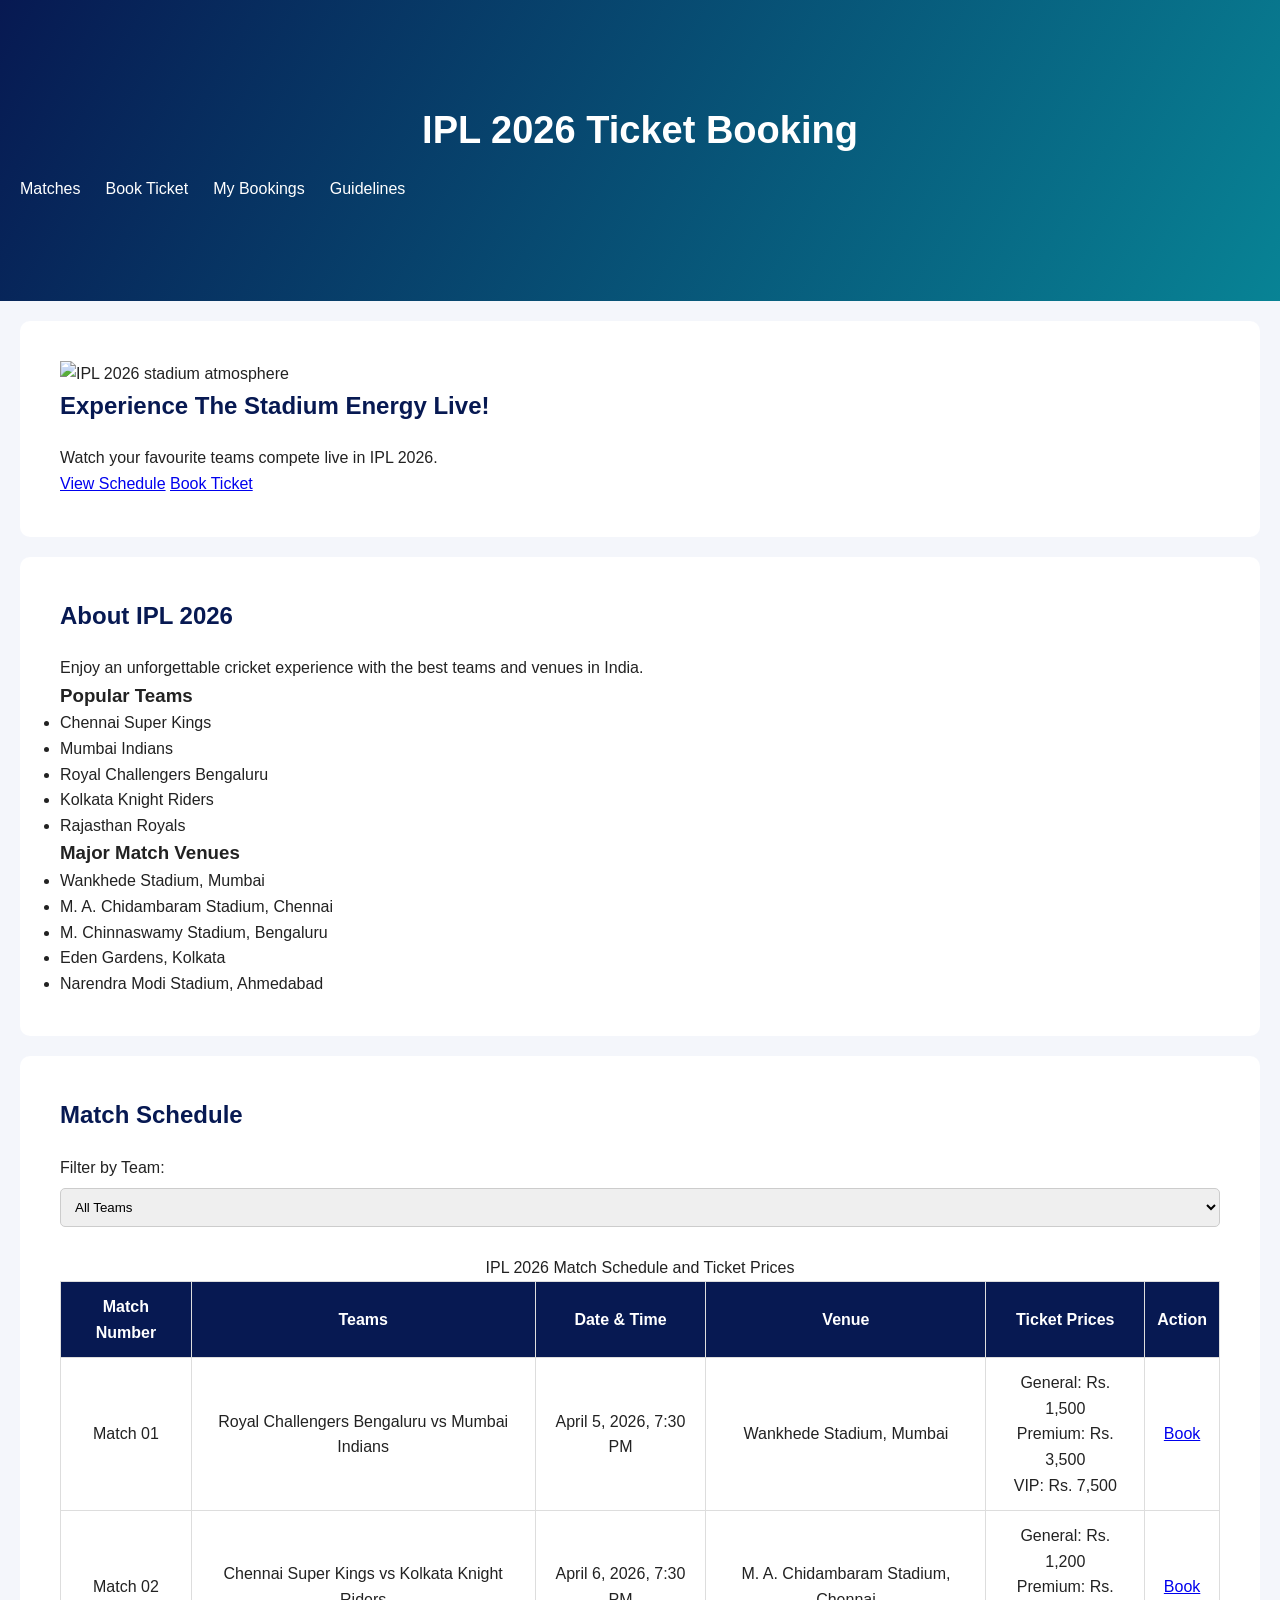
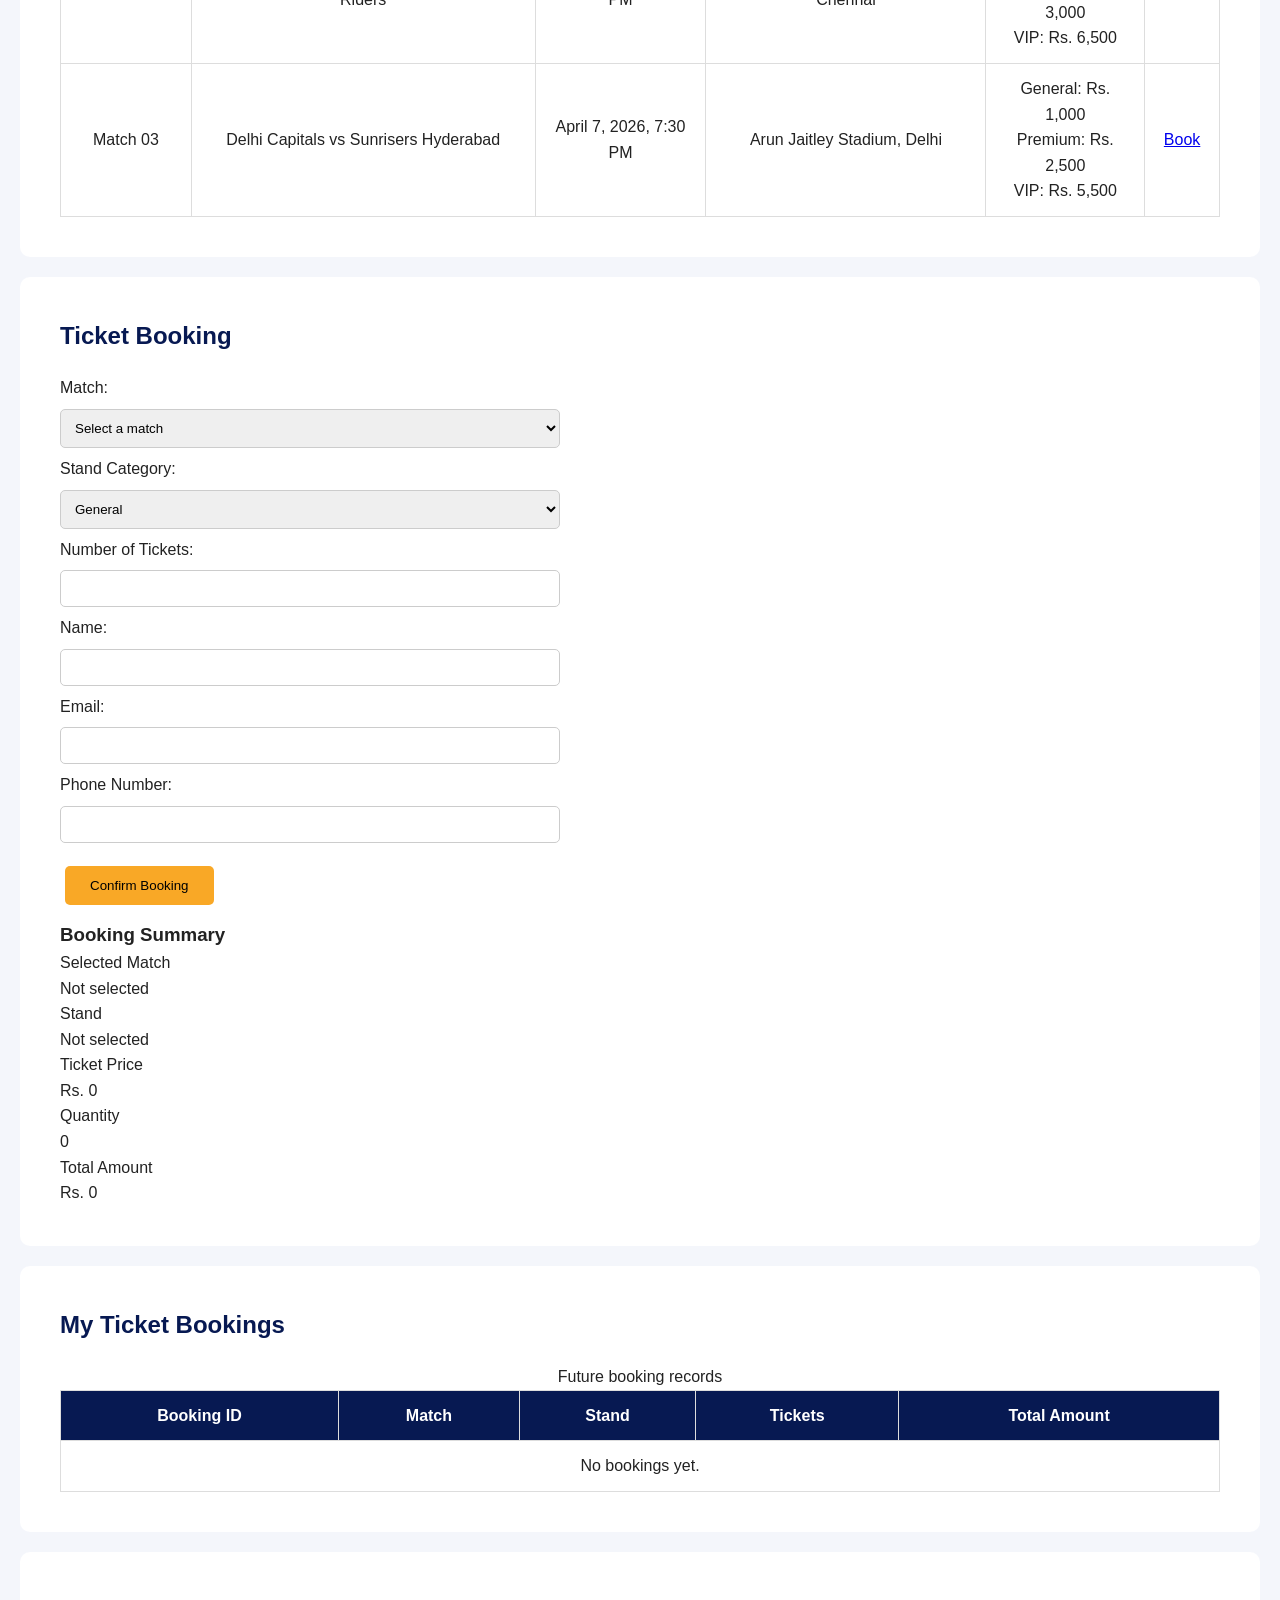
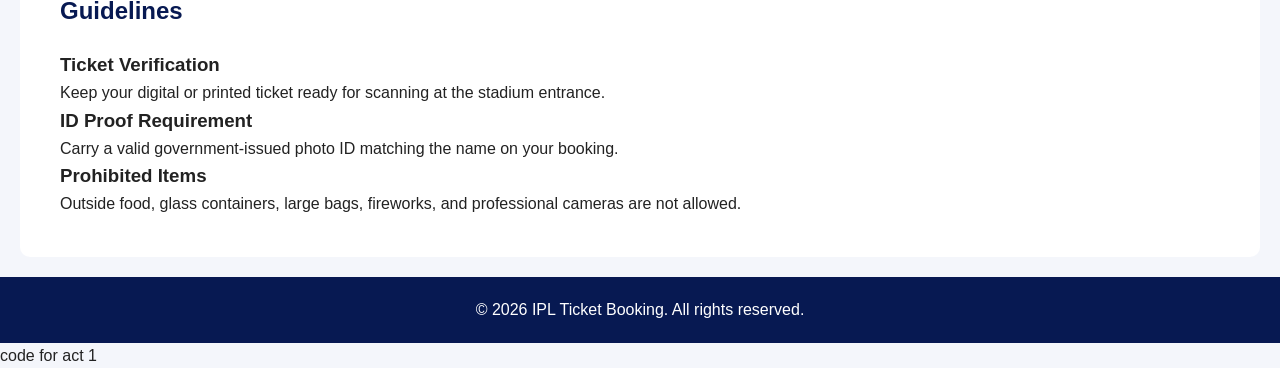
==== index.html @ f43108cc "Initial commit - IPL Ticket Booking Website" ====
<!DOCTYPE html>
<html lang="en">
<head>
    <meta charset="UTF-8">
    <meta name="viewport" content="width=device-width, initial-scale=1.0">
    <meta name="description" content="IPL 2026 match schedules and ticket booking">
    <link rel="stylesheet" href="Style/style.css">
    <title>IPL 2026 Ticket Booking</title>
</head>
<body>
    <header id="home">
        <h1>IPL 2026 Ticket Booking</h1>
        <nav aria-label="Main navigation">
            <ul>
                <li><a href="#matches">Matches</a></li>
                <li><a href="#book-ticket">Book Ticket</a></li>
                <li><a href="#my-bookings">My Bookings</a></li>
                <li><a href="#guidelines">Guidelines</a></li>
            </ul>
        </nav>
    </header>

    <main>
        <section aria-labelledby="hero-heading">
            <img src="images/ipl20206.jpg" alt="IPL 2026 stadium atmosphere" width="100%">
            <h2 id="hero-heading">Experience The Stadium Energy Live!</h2>
            <p>Watch your favourite teams compete live in IPL 2026.</p>
            <a href="#matches">View Schedule</a>
            <a href="#book-ticket">Book Ticket</a>
        </section>

        <section aria-labelledby="about-heading">
            <h2 id="about-heading">About IPL 2026</h2>
            <p>Enjoy an unforgettable cricket experience with the best teams and venues in India.</p>
            <h3>Popular Teams</h3>
            <ul>
                <li>Chennai Super Kings</li>
                <li>Mumbai Indians</li>
                <li>Royal Challengers Bengaluru</li>
                <li>Kolkata Knight Riders</li>
                <li>Rajasthan Royals</li>
            </ul>
            <h3>Major Match Venues</h3>
            <ul>
                <li>Wankhede Stadium, Mumbai</li>
                <li>M. A. Chidambaram Stadium, Chennai</li>
                <li>M. Chinnaswamy Stadium, Bengaluru</li>
                <li>Eden Gardens, Kolkata</li>
                <li>Narendra Modi Stadium, Ahmedabad</li>
            </ul>
        </section>

        <section id="matches" aria-labelledby="schedule-heading">
            <h2 id="schedule-heading">Match Schedule</h2>
            <label for="team-filter">Filter by Team:</label>
            <select id="team-filter" name="team-filter">
                <option value="all">All Teams</option>
                <option value="csk">Chennai Super Kings</option>
                <option value="mi">Mumbai Indians</option>
                <option value="rcb">Royal Challengers Bengaluru</option>
                <option value="kkr">Kolkata Knight Riders</option>
            </select>

            <table border="1">
                <caption>IPL 2026 Match Schedule and Ticket Prices</caption>
                <thead>
                    <tr>
                        <th scope="col">Match Number</th>
                        <th scope="col">Teams</th>
                        <th scope="col">Date &amp; Time</th>
                        <th scope="col">Venue</th>
                        <th scope="col">Ticket Prices</th>
                        <th scope="col">Action</th>
                    </tr>
                </thead>
                <tbody>
                    <tr>
                        <td>Match 01</td>
                        <td>Royal Challengers Bengaluru vs Mumbai Indians</td>
                        <td>April 5, 2026, 7:30 PM</td>
                        <td>Wankhede Stadium, Mumbai</td>
                        <td>General: Rs. 1,500<br>Premium: Rs. 3,500<br>VIP: Rs. 7,500</td>
                        <td><a href="#book-ticket">Book</a></td>
                    </tr>
                    <tr>
                        <td>Match 02</td>
                        <td>Chennai Super Kings vs Kolkata Knight Riders</td>
                        <td>April 6, 2026, 7:30 PM</td>
                        <td>M. A. Chidambaram Stadium, Chennai</td>
                        <td>General: Rs. 1,200<br>Premium: Rs. 3,000<br>VIP: Rs. 6,500</td>
                        <td><a href="#book-ticket">Book</a></td>
                    </tr>
                    <tr>
                        <td>Match 03</td>
                        <td>Delhi Capitals vs Sunrisers Hyderabad</td>
                        <td>April 7, 2026, 7:30 PM</td>
                        <td>Arun Jaitley Stadium, Delhi</td>
                        <td>General: Rs. 1,000<br>Premium: Rs. 2,500<br>VIP: Rs. 5,500</td>
                        <td><a href="#book-ticket">Book</a></td>
                    </tr>
                </tbody>
            </table>
        </section>

        <section id="book-ticket" aria-labelledby="booking-heading">
            <h2 id="booking-heading">Ticket Booking</h2>
            <form action="#" method="post">
                <p>
                    <label for="match">Match:</label>
                    <select id="match" name="match" required>
                        <option value="">Select a match</option>
                        <option value="match-01">Match 01 - RCB vs MI</option>
                        <option value="match-02">Match 02 - CSK vs KKR</option>
                        <option value="match-03">Match 03 - DC vs SRH</option>
                    </select>
                </p>
                <p>
                    <label for="stand">Stand Category:</label>
                    <select id="stand" name="stand" required>
                        <option value="general">General</option>
                        <option value="premium">Premium</option>
                        <option value="vip">VIP</option>
                    </select>
                </p>
                <p>
                    <label for="quantity">Number of Tickets:</label>
                    <input type="number" id="quantity" name="quantity" min="1" max="10" required>
                </p>
                <p>
                    <label for="name">Name:</label>
                    <input type="text" id="name" name="name" autocomplete="name" required>
                </p>
                <p>
                    <label for="email">Email:</label>
                    <input type="email" id="email" name="email" autocomplete="email" required>
                </p>
                <p>
                    <label for="phone">Phone Number:</label>
                    <input type="tel" id="phone" name="phone" autocomplete="tel" required>
                </p>
                <button type="submit">Confirm Booking</button>
            </form>

            <aside aria-labelledby="summary-heading">
                <h3 id="summary-heading">Booking Summary</h3>
                <dl>
                    <dt>Selected Match</dt>
                    <dd>Not selected</dd>
                    <dt>Stand</dt>
                    <dd>Not selected</dd>
                    <dt>Ticket Price</dt>
                    <dd>Rs. 0</dd>
                    <dt>Quantity</dt>
                    <dd>0</dd>
                    <dt>Total Amount</dt>
                    <dd>Rs. 0</dd>
                </dl>
            </aside>
        </section>

        <section id="my-bookings" aria-labelledby="bookings-heading">
            <h2 id="bookings-heading">My Ticket Bookings</h2>
            <table border="1">
                <caption>Future booking records</caption>
                <thead>
                    <tr>
                        <th scope="col">Booking ID</th>
                        <th scope="col">Match</th>
                        <th scope="col">Stand</th>
                        <th scope="col">Tickets</th>
                        <th scope="col">Total Amount</th>
                    </tr>
                </thead>
                <tbody>
                    <tr>
                        <td colspan="5">No bookings yet.</td>
                    </tr>
                </tbody>
            </table>
        </section>

        <section id="guidelines" aria-labelledby="guidelines-heading">
            <h2 id="guidelines-heading">Guidelines</h2>
            <article>
                <h3>Ticket Verification</h3>
                <p>Keep your digital or printed ticket ready for scanning at the stadium entrance.</p>
            </article>
            <article>
                <h3>ID Proof Requirement</h3>
                <p>Carry a valid government-issued photo ID matching the name on your booking.</p>
            </article>
            <article>
                <h3>Prohibited Items</h3>
                <p>Outside food, glass containers, large bags, fireworks, and professional cameras are not allowed.</p>
            </article>
        </section>
    </main>

    <footer>
        <p>&copy; 2026 IPL Ticket Booking. All rights reserved.</p>
    </footer>
</body>
</html>


code for act 1
---- Style/style.css ----
/* General Styling */
* {
    margin: 0;
    padding: 0;
    box-sizing: border-box;
}

body {
    font-family: Arial, sans-serif;
    background-color: #f4f6fb;
    color: #222;
    line-height: 1.6;
}

/* Navigation Bar */
header {
    background-color: #071952;
    color: white;
    padding: 20px;
}

nav {
    display: flex;
    justify-content: space-between;
    align-items: center;
}

nav ul {
    display: flex;
    list-style: none;
    gap: 25px;
}

nav a {
    color: white;
    text-decoration: none;
}

/* Sections */
section {
    padding: 40px;
    margin: 20px;
    background-color: white;
    border-radius: 10px;
}

/* Hero Section */
#home {
    background: linear-gradient(120deg, #071952, #088395);
    color: white;
    text-align: center;
    padding: 100px 20px;
}

#home h1 {
    font-size: 38px;
    margin-bottom: 15px;
}

button {
    background-color: #f9a826;
    color: black;
    border: none;
    padding: 12px 25px;
    margin: 15px 5px;
    border-radius: 5px;
    cursor: pointer;
}

/* Headings */
h2 {
    color: #071952;
    margin-bottom: 20px;
}

/* Tables */
table {
    width: 100%;
    border-collapse: collapse;
    margin-top: 20px;
}

th {
    background-color: #071952;
    color: white;
}

th, td {
    padding: 12px;
    border: 1px solid #ddd;
    text-align: center;
}

/* Booking Form */
form {
    max-width: 500px;
}

input, select {
    width: 100%;
    padding: 10px;
    margin: 8px 0;
    border: 1px solid #ccc;
    border-radius: 5px;
}

/* Guidelines */
#guidelines div {
    background-color: #eef3ff;
    padding: 20px;
    margin: 15px 0;
    border-radius: 8px;
}

/* Footer */
footer {
    background-color: #071952;
    color: white;
    text-align: center;
    padding: 20px;
}

/* Responsive Design */
@media (max-width: 768px) {
    nav {
        flex-direction: column;
        gap: 15px;
    }

    nav ul {
        flex-wrap: wrap;
        justify-content: center;
        gap: 12px;
    }

    section {
        padding: 20px;
        margin: 10px;
    }

    table {
        font-size: 12px;
    }
}
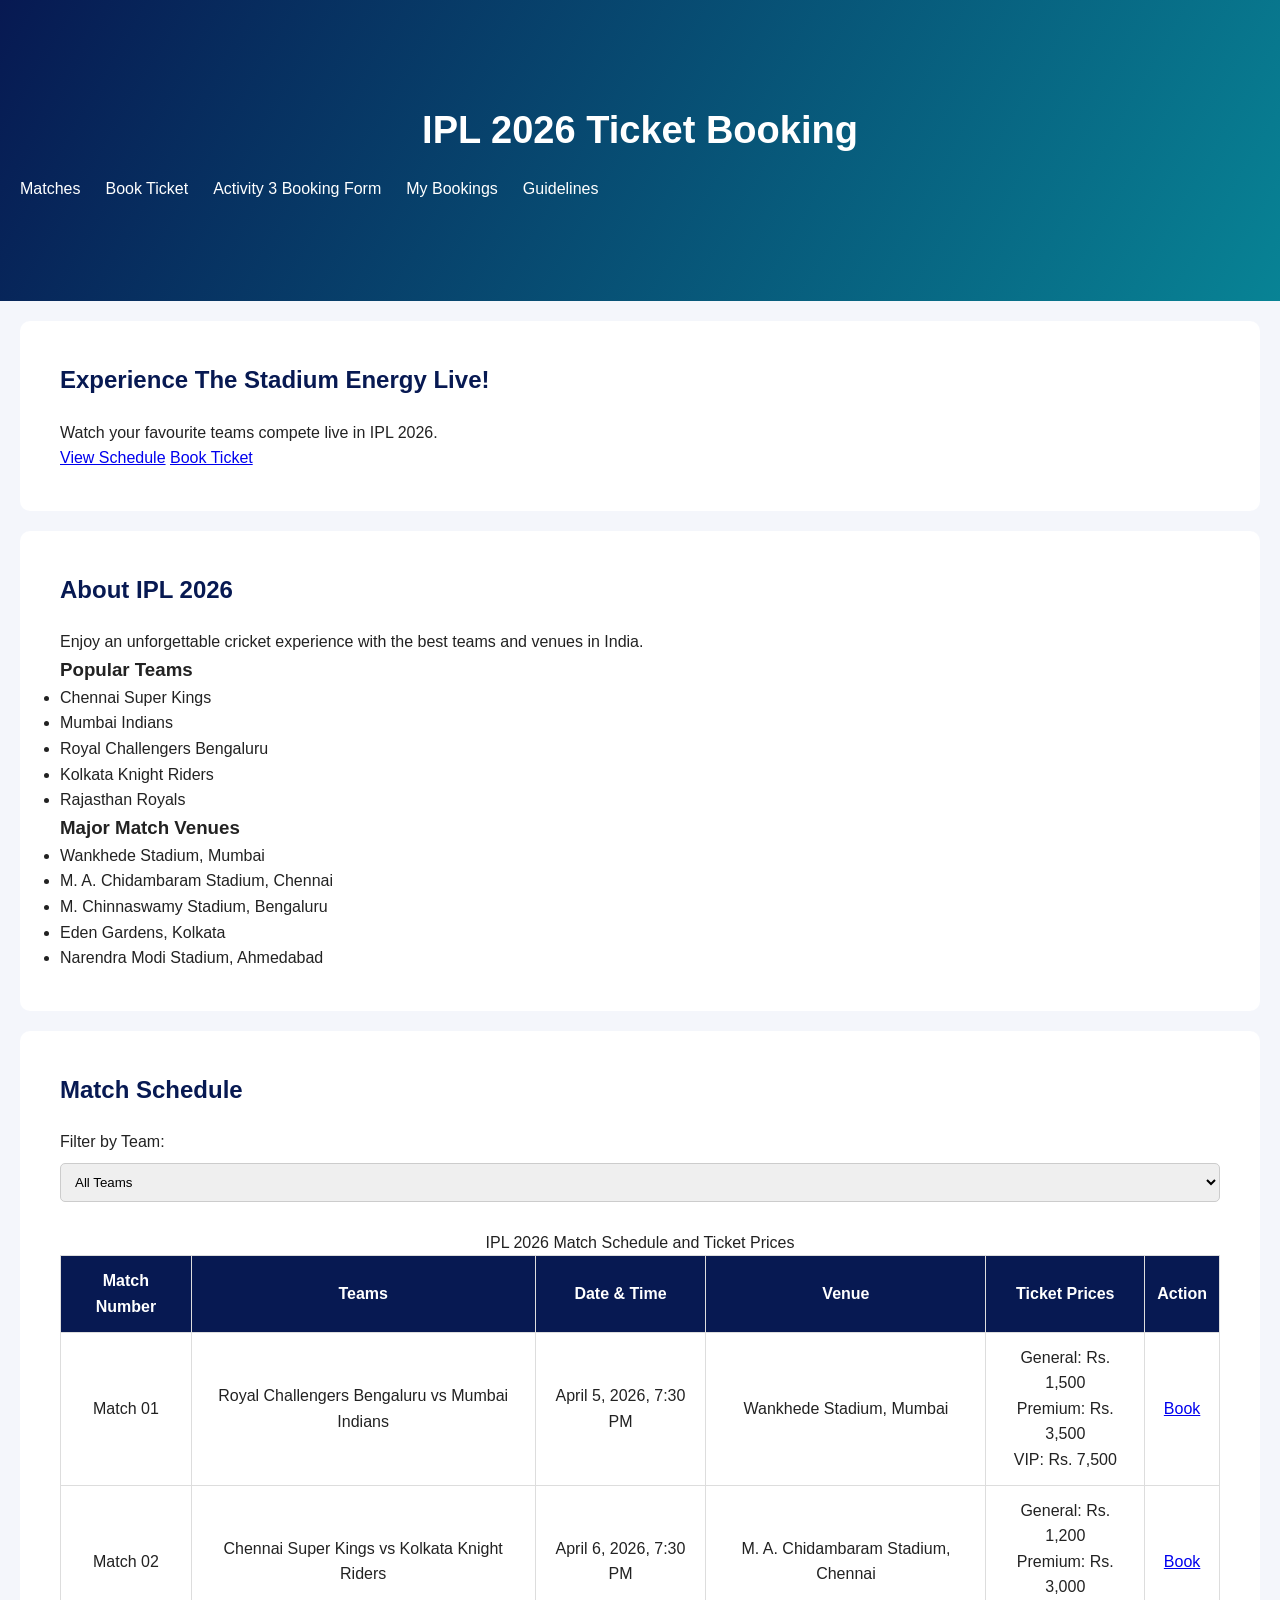
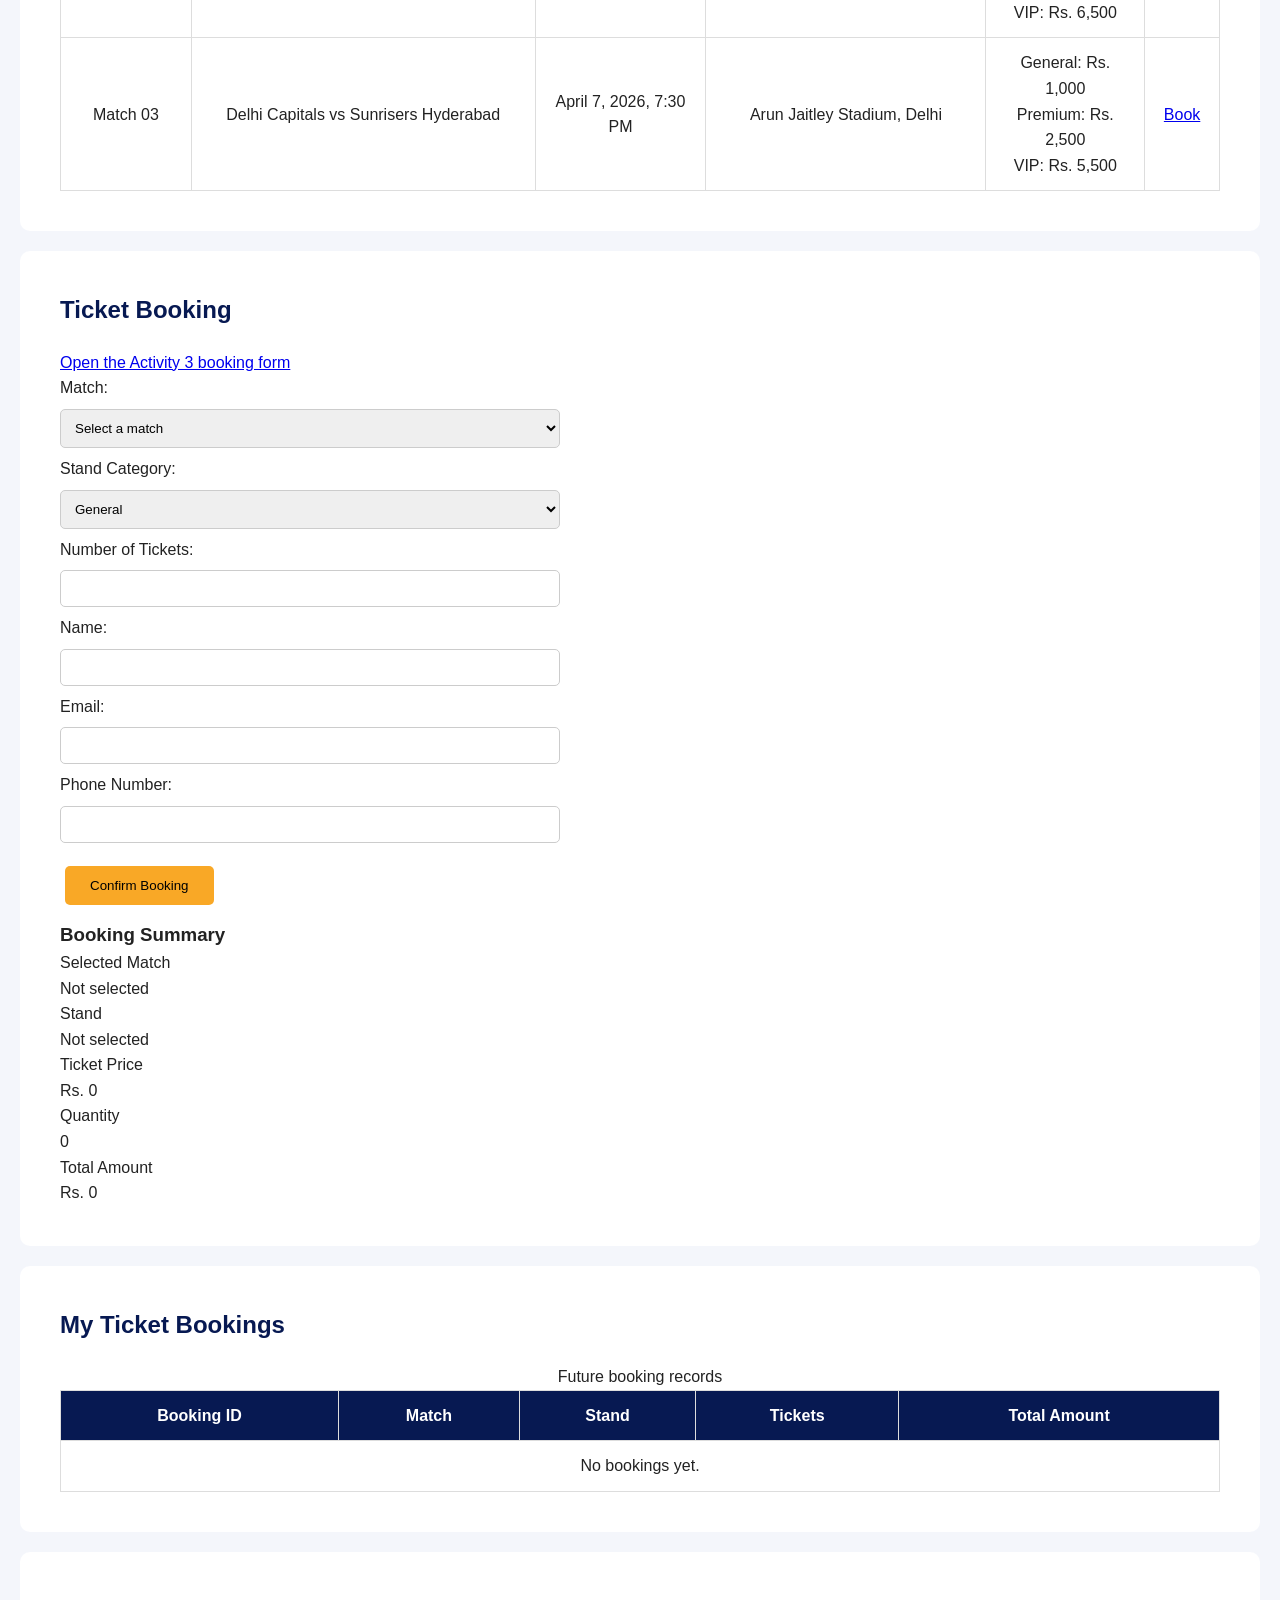
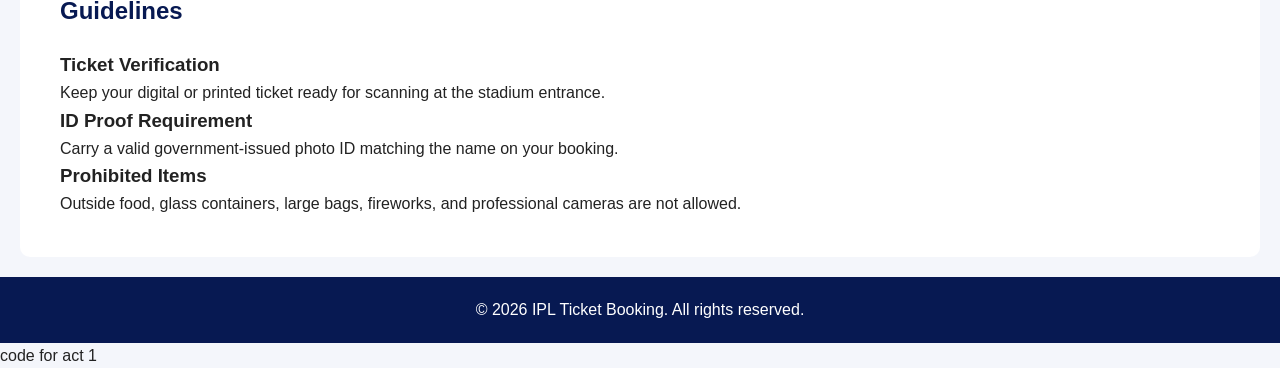
==== commit 01d171fd: "Activity 3 - Ticket Booking Form Validation" ====
--- a/index.html
+++ b/index.html
@@ -14,6 +14,7 @@
             <ul>
                 <li><a href="#matches">Matches</a></li>
                 <li><a href="#book-ticket">Book Ticket</a></li>
+                <li><a href="booking.html">Activity 3 Booking Form</a></li>
                 <li><a href="#my-bookings">My Bookings</a></li>
                 <li><a href="#guidelines">Guidelines</a></li>
             </ul>
@@ -22,7 +23,6 @@
 
     <main>
         <section aria-labelledby="hero-heading">
-            <img src="images/ipl20206.jpg" alt="IPL 2026 stadium atmosphere" width="100%">
             <h2 id="hero-heading">Experience The Stadium Energy Live!</h2>
             <p>Watch your favourite teams compete live in IPL 2026.</p>
             <a href="#matches">View Schedule</a>
@@ -104,6 +104,7 @@
 
         <section id="book-ticket" aria-labelledby="booking-heading">
             <h2 id="booking-heading">Ticket Booking</h2>
+            <p><a href="booking.html">Open the Activity 3 booking form</a></p>
             <form action="#" method="post">
                 <p>
                     <label for="match">Match:</label>
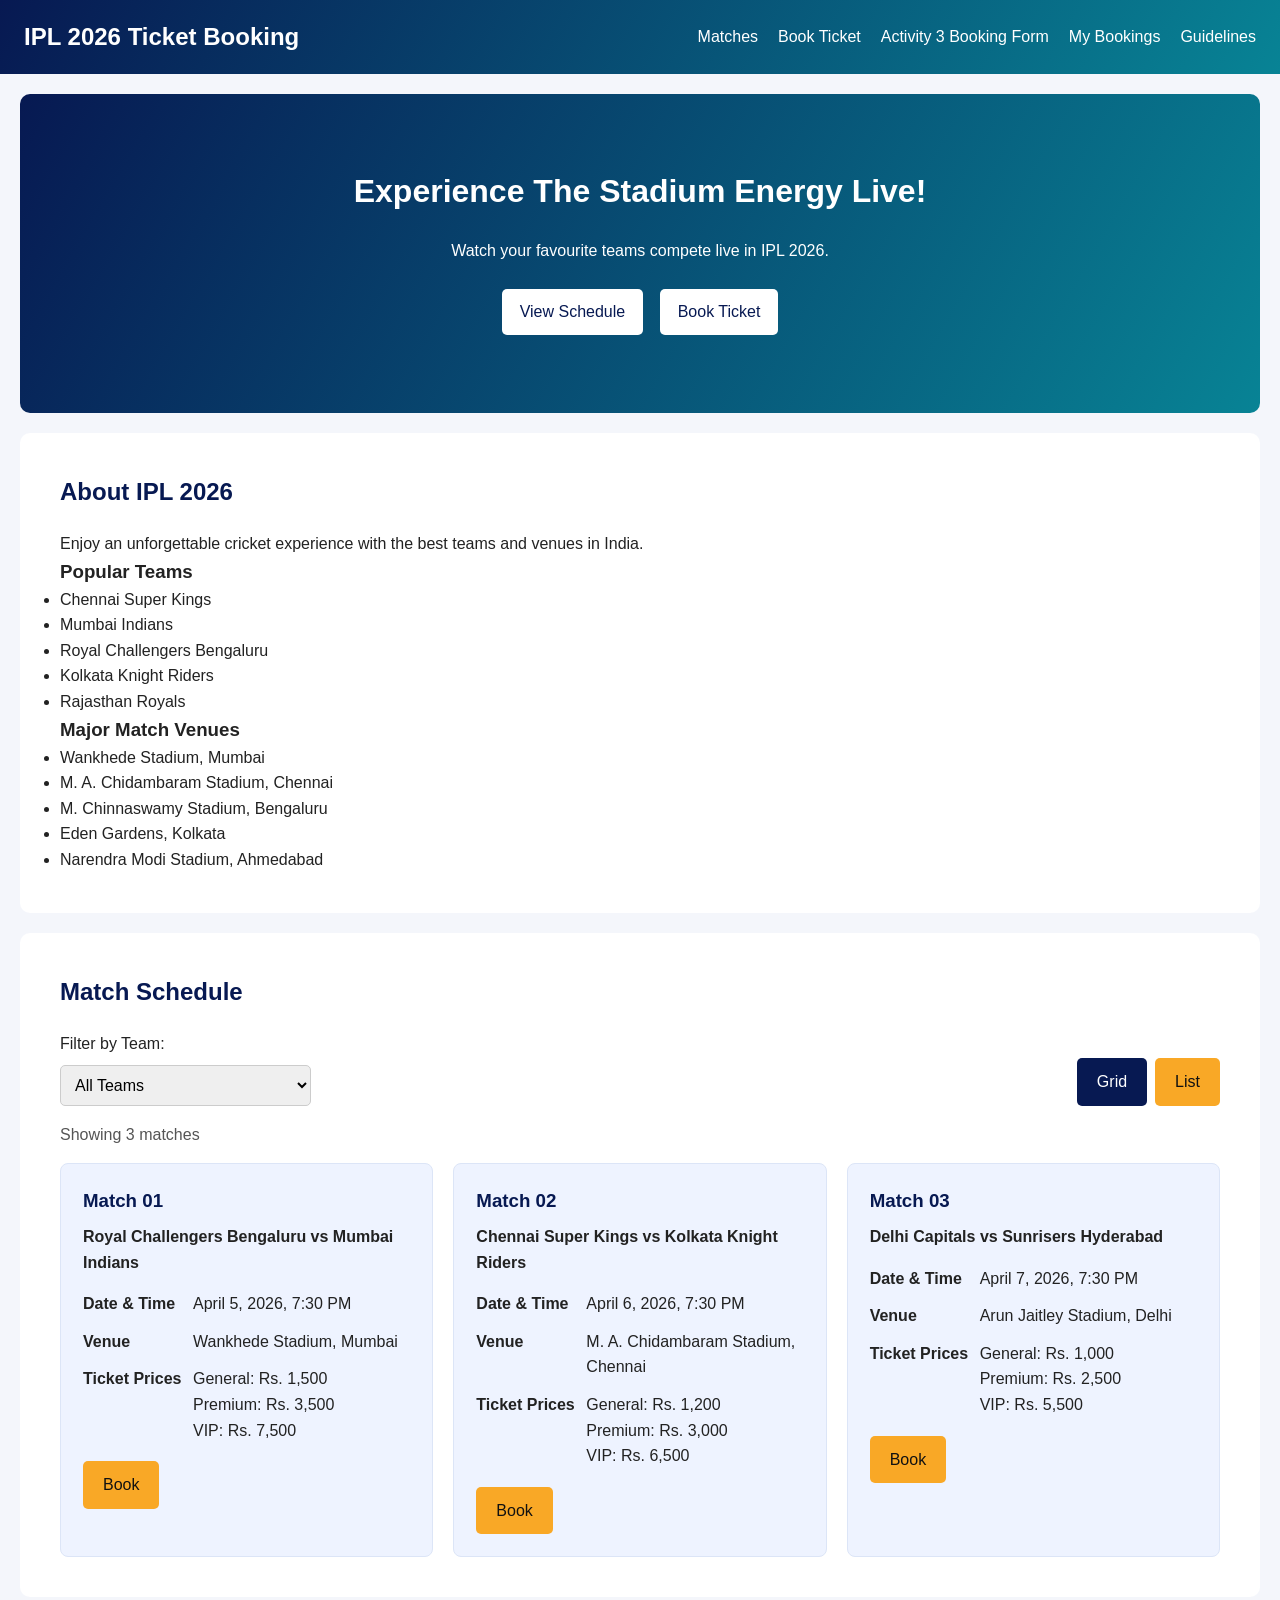
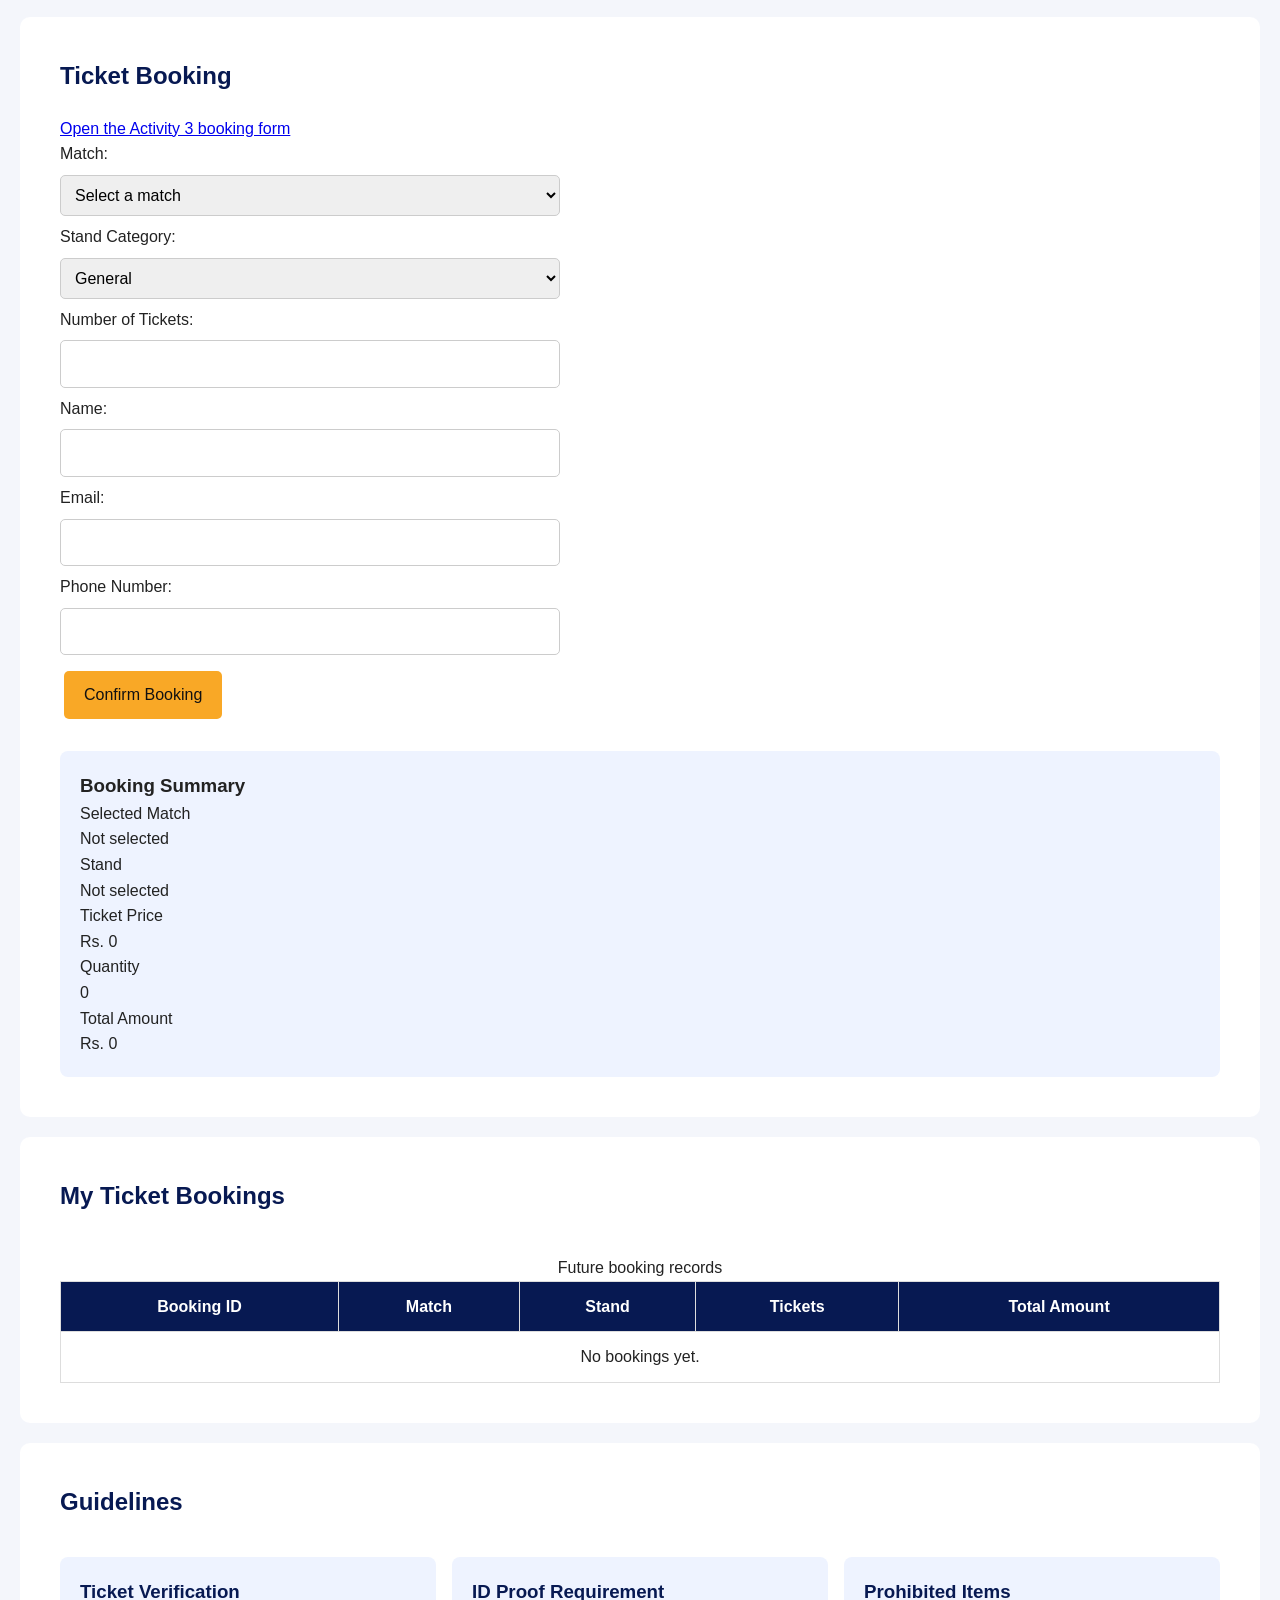
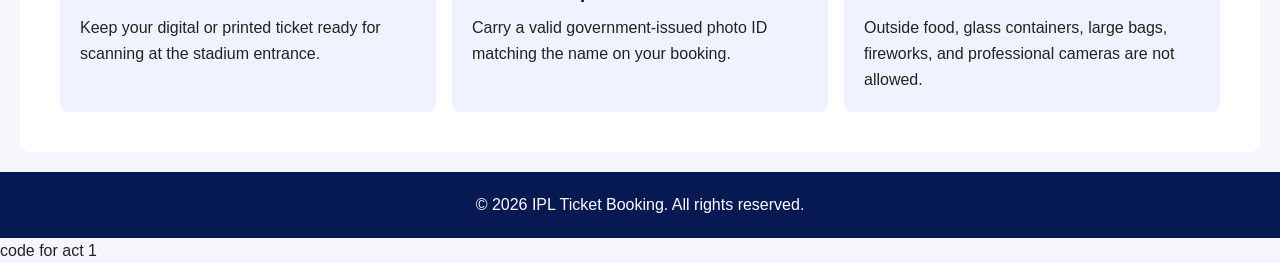
==== commit 9fe1f7b9: "Add responsive match cards and mobile navigation Co-authored-by: Copilot <223556219+Copilot@users.no" ====
--- a/index.html
+++ b/index.html
@@ -9,20 +9,26 @@
 </head>
 <body>
     <header id="home">
-        <h1>IPL 2026 Ticket Booking</h1>
-        <nav aria-label="Main navigation">
-            <ul>
-                <li><a href="#matches">Matches</a></li>
-                <li><a href="#book-ticket">Book Ticket</a></li>
-                <li><a href="booking.html">Activity 3 Booking Form</a></li>
-                <li><a href="#my-bookings">My Bookings</a></li>
-                <li><a href="#guidelines">Guidelines</a></li>
-            </ul>
-        </nav>
+        <div class="site-header">
+            <h1><a href="#home">IPL 2026 Ticket Booking</a></h1>
+            <button class="nav-toggle" type="button" aria-controls="main-navigation"
+                aria-expanded="false" aria-label="Open navigation">
+                <span class="hamburger" aria-hidden="true"></span>
+            </button>
+            <nav id="main-navigation" aria-label="Main navigation">
+                <ul>
+                    <li><a href="#matches">Matches</a></li>
+                    <li><a href="#book-ticket">Book Ticket</a></li>
+                    <li><a href="booking.html">Activity 3 Booking Form</a></li>
+                    <li><a href="#my-bookings">My Bookings</a></li>
+                    <li><a href="#guidelines">Guidelines</a></li>
+                </ul>
+            </nav>
+        </div>
     </header>
 
     <main>
-        <section aria-labelledby="hero-heading">
+        <section class="hero-section" aria-labelledby="hero-heading">
             <h2 id="hero-heading">Experience The Stadium Energy Live!</h2>
             <p>Watch your favourite teams compete live in IPL 2026.</p>
             <a href="#matches">View Schedule</a>
@@ -52,54 +58,59 @@
 
         <section id="matches" aria-labelledby="schedule-heading">
             <h2 id="schedule-heading">Match Schedule</h2>
-            <label for="team-filter">Filter by Team:</label>
-            <select id="team-filter" name="team-filter">
-                <option value="all">All Teams</option>
-                <option value="csk">Chennai Super Kings</option>
-                <option value="mi">Mumbai Indians</option>
-                <option value="rcb">Royal Challengers Bengaluru</option>
-                <option value="kkr">Kolkata Knight Riders</option>
-            </select>
-
-            <table border="1">
-                <caption>IPL 2026 Match Schedule and Ticket Prices</caption>
-                <thead>
-                    <tr>
-                        <th scope="col">Match Number</th>
-                        <th scope="col">Teams</th>
-                        <th scope="col">Date &amp; Time</th>
-                        <th scope="col">Venue</th>
-                        <th scope="col">Ticket Prices</th>
-                        <th scope="col">Action</th>
-                    </tr>
-                </thead>
-                <tbody>
-                    <tr>
-                        <td>Match 01</td>
-                        <td>Royal Challengers Bengaluru vs Mumbai Indians</td>
-                        <td>April 5, 2026, 7:30 PM</td>
-                        <td>Wankhede Stadium, Mumbai</td>
-                        <td>General: Rs. 1,500<br>Premium: Rs. 3,500<br>VIP: Rs. 7,500</td>
-                        <td><a href="#book-ticket">Book</a></td>
-                    </tr>
-                    <tr>
-                        <td>Match 02</td>
-                        <td>Chennai Super Kings vs Kolkata Knight Riders</td>
-                        <td>April 6, 2026, 7:30 PM</td>
-                        <td>M. A. Chidambaram Stadium, Chennai</td>
-                        <td>General: Rs. 1,200<br>Premium: Rs. 3,000<br>VIP: Rs. 6,500</td>
-                        <td><a href="#book-ticket">Book</a></td>
-                    </tr>
-                    <tr>
-                        <td>Match 03</td>
-                        <td>Delhi Capitals vs Sunrisers Hyderabad</td>
-                        <td>April 7, 2026, 7:30 PM</td>
-                        <td>Arun Jaitley Stadium, Delhi</td>
-                        <td>General: Rs. 1,000<br>Premium: Rs. 2,500<br>VIP: Rs. 5,500</td>
-                        <td><a href="#book-ticket">Book</a></td>
-                    </tr>
-                </tbody>
-            </table>
+            <div class="schedule-controls">
+                <div class="team-filter">
+                    <label for="team-filter">Filter by Team:</label>
+                    <select id="team-filter" name="team-filter">
+                        <option value="all">All Teams</option>
+                        <option value="csk">Chennai Super Kings</option>
+                        <option value="mi">Mumbai Indians</option>
+                        <option value="rcb">Royal Challengers Bengaluru</option>
+                        <option value="kkr">Kolkata Knight Riders</option>
+                        <option value="dc">Delhi Capitals</option>
+                        <option value="srh">Sunrisers Hyderabad</option>
+                    </select>
+                </div>
+                <div class="view-toggle" role="group" aria-label="Match display style">
+                    <button id="grid-view-toggle" type="button" aria-pressed="true">Grid</button>
+                    <button id="list-view-toggle" type="button" aria-pressed="false">List</button>
+                </div>
+            </div>
+            <p id="match-results" class="match-results" role="status" aria-live="polite">
+                Showing 3 matches
+            </p>
+            <div id="match-cards" class="match-cards grid-view">
+                <article class="match-card" data-teams="rcb mi">
+                    <h3>Match 01</h3>
+                    <p class="match-teams">Royal Challengers Bengaluru vs Mumbai Indians</p>
+                    <dl class="match-details">
+                        <div><dt>Date &amp; Time</dt><dd>April 5, 2026, 7:30 PM</dd></div>
+                        <div><dt>Venue</dt><dd>Wankhede Stadium, Mumbai</dd></div>
+                        <div><dt>Ticket Prices</dt><dd>General: Rs. 1,500<br>Premium: Rs. 3,500<br>VIP: Rs. 7,500</dd></div>
+                    </dl>
+                    <a class="book-btn" href="#book-ticket">Book</a>
+                </article>
+                <article class="match-card" data-teams="csk kkr">
+                    <h3>Match 02</h3>
+                    <p class="match-teams">Chennai Super Kings vs Kolkata Knight Riders</p>
+                    <dl class="match-details">
+                        <div><dt>Date &amp; Time</dt><dd>April 6, 2026, 7:30 PM</dd></div>
+                        <div><dt>Venue</dt><dd>M. A. Chidambaram Stadium, Chennai</dd></div>
+                        <div><dt>Ticket Prices</dt><dd>General: Rs. 1,200<br>Premium: Rs. 3,000<br>VIP: Rs. 6,500</dd></div>
+                    </dl>
+                    <a class="book-btn" href="#book-ticket">Book</a>
+                </article>
+                <article class="match-card" data-teams="dc srh">
+                    <h3>Match 03</h3>
+                    <p class="match-teams">Delhi Capitals vs Sunrisers Hyderabad</p>
+                    <dl class="match-details">
+                        <div><dt>Date &amp; Time</dt><dd>April 7, 2026, 7:30 PM</dd></div>
+                        <div><dt>Venue</dt><dd>Arun Jaitley Stadium, Delhi</dd></div>
+                        <div><dt>Ticket Prices</dt><dd>General: Rs. 1,000<br>Premium: Rs. 2,500<br>VIP: Rs. 5,500</dd></div>
+                    </dl>
+                    <a class="book-btn" href="#book-ticket">Book</a>
+                </article>
+            </div>
         </section>
 
         <section id="book-ticket" aria-labelledby="booking-heading">
@@ -144,40 +155,42 @@
 
             <aside aria-labelledby="summary-heading">
                 <h3 id="summary-heading">Booking Summary</h3>
-                <dl>
+                <dl aria-live="polite">
                     <dt>Selected Match</dt>
-                    <dd>Not selected</dd>
+                    <dd id="booking-summary-match">Not selected</dd>
                     <dt>Stand</dt>
-                    <dd>Not selected</dd>
+                    <dd id="booking-summary-stand">Not selected</dd>
                     <dt>Ticket Price</dt>
-                    <dd>Rs. 0</dd>
+                    <dd id="booking-summary-price">Rs. 0</dd>
                     <dt>Quantity</dt>
-                    <dd>0</dd>
+                    <dd id="booking-summary-quantity">0</dd>
                     <dt>Total Amount</dt>
-                    <dd>Rs. 0</dd>
+                    <dd id="booking-summary-total">Rs. 0</dd>
                 </dl>
             </aside>
         </section>
 
         <section id="my-bookings" aria-labelledby="bookings-heading">
             <h2 id="bookings-heading">My Ticket Bookings</h2>
-            <table border="1">
-                <caption>Future booking records</caption>
-                <thead>
-                    <tr>
-                        <th scope="col">Booking ID</th>
-                        <th scope="col">Match</th>
-                        <th scope="col">Stand</th>
-                        <th scope="col">Tickets</th>
-                        <th scope="col">Total Amount</th>
-                    </tr>
-                </thead>
-                <tbody>
-                    <tr>
-                        <td colspan="5">No bookings yet.</td>
-                    </tr>
-                </tbody>
-            </table>
+            <div class="table-wrap">
+                <table>
+                    <caption>Future booking records</caption>
+                    <thead>
+                        <tr>
+                            <th scope="col">Booking ID</th>
+                            <th scope="col">Match</th>
+                            <th scope="col">Stand</th>
+                            <th scope="col">Tickets</th>
+                            <th scope="col">Total Amount</th>
+                        </tr>
+                    </thead>
+                    <tbody>
+                        <tr>
+                            <td colspan="5">No bookings yet.</td>
+                        </tr>
+                    </tbody>
+                </table>
+            </div>
         </section>
 
         <section id="guidelines" aria-labelledby="guidelines-heading">
@@ -200,6 +213,7 @@
     <footer>
         <p>&copy; 2026 IPL Ticket Booking. All rights reserved.</p>
     </footer>
+      <script src="app.js"></script>
 </body>
 </html>
 
--- a/Style/style.css
+++ b/Style/style.css
@@ -1,5 +1,3 @@
-
-/* General Styling */
 * {
     margin: 0;
     padding: 0;
@@ -13,133 +11,418 @@
     line-height: 1.6;
 }
 
-/* Navigation Bar */
-header {
-    background-color: #071952;
-    color: white;
-    padding: 20px;
-}
-
-nav {
+#home {
+    padding: 18px 24px;
+    background: linear-gradient(120deg, #071952, #088395);
+    color: white;
+}
+
+.site-header {
+    max-width: 1240px;
+    margin: 0 auto;
     display: flex;
+    align-items: center;
     justify-content: space-between;
+    gap: 24px;
+}
+
+#home h1 {
+    margin: 0;
+    font-size: 1.5rem;
+    white-space: nowrap;
+}
+
+#home h1 a,
+#home nav a {
+    color: white;
+    text-decoration: none;
+}
+
+#home nav ul {
+    display: flex;
     align-items: center;
-}
-
-nav ul {
-    display: flex;
+    gap: 20px;
     list-style: none;
-    gap: 25px;
-}
-
-nav a {
-    color: white;
-    text-decoration: none;
-}
-
-/* Sections */
+}
+
+#home nav a:hover,
+#home nav a:focus-visible {
+    text-decoration: underline;
+}
+
+.nav-toggle {
+    display: none;
+    width: 44px;
+    height: 44px;
+    margin: 0;
+    padding: 10px;
+    color: white;
+    background: transparent;
+    border: 1px solid currentColor;
+}
+
+.hamburger,
+.hamburger::before,
+.hamburger::after {
+    display: block;
+    width: 22px;
+    height: 2px;
+    background: currentColor;
+}
+
+.hamburger {
+    position: relative;
+}
+
+.hamburger::before,
+.hamburger::after {
+    position: absolute;
+    left: 0;
+    content: "";
+}
+
+.hamburger::before {
+    top: -7px;
+}
+
+.hamburger::after {
+    top: 7px;
+}
+
+main {
+    max-width: 1320px;
+    margin: 0 auto;
+}
+
 section {
+    margin: 20px;
     padding: 40px;
-    margin: 20px;
     background-color: white;
     border-radius: 10px;
 }
 
-/* Hero Section */
-#home {
+.hero-section {
+    padding: 72px 40px;
+    color: white;
+    text-align: center;
     background: linear-gradient(120deg, #071952, #088395);
-    color: white;
-    text-align: center;
-    padding: 100px 20px;
-}
-
-#home h1 {
-    font-size: 38px;
-    margin-bottom: 15px;
-}
-
-button {
+}
+
+.hero-section h2 {
+    color: white;
+    font-size: 2rem;
+}
+
+.hero-section p {
+    margin-bottom: 20px;
+}
+
+.hero-section a {
+    display: inline-block;
+    margin: 6px;
+    padding: 10px 18px;
+    color: #071952;
+    background-color: white;
+    border-radius: 5px;
+    text-decoration: none;
+}
+
+h2 {
+    margin-bottom: 20px;
+    color: #071952;
+}
+
+button,
+.book-btn {
+    display: inline-block;
+    margin: 8px 4px;
+    padding: 11px 20px;
+    color: #111;
     background-color: #f9a826;
-    color: black;
-    border: none;
-    padding: 12px 25px;
-    margin: 15px 5px;
+    border: 0;
     border-radius: 5px;
     cursor: pointer;
-}
-
-/* Headings */
-h2 {
+    font: inherit;
+    text-align: center;
+    text-decoration: none;
+}
+
+button:hover,
+.book-btn:hover {
+    background-color: #e99410;
+}
+
+.schedule-controls {
+    display: flex;
+    flex-wrap: wrap;
+    align-items: end;
+    justify-content: space-between;
+    gap: 16px;
+}
+
+.team-filter label {
+    display: block;
+}
+
+input,
+select {
+    width: 100%;
+    margin: 8px 0;
+    padding: 10px;
+    border: 1px solid #ccc;
+    border-radius: 5px;
+    font: inherit;
+}
+
+.team-filter select {
+    width: auto;
+    min-width: 240px;
+}
+
+.view-toggle {
+    display: flex;
+    gap: 8px;
+}
+
+.view-toggle button {
+    margin: 8px 0;
+}
+
+.view-toggle button[aria-pressed="true"] {
+    color: white;
+    background-color: #071952;
+}
+
+.match-results {
+    margin: 8px 0 16px;
+    color: #555;
+}
+
+.match-cards.grid-view {
+    display: grid;
+    grid-template-columns: repeat(3, minmax(0, 1fr));
+    gap: 20px;
+}
+
+.match-cards.list-view {
+    display: flex;
+    flex-direction: column;
+    gap: 14px;
+}
+
+.match-card {
+    padding: 22px;
+    background-color: #eef3ff;
+    border: 1px solid #dce5f7;
+    border-radius: 8px;
+}
+
+.match-card[hidden] {
+    display: none;
+}
+
+.match-card h3 {
+    margin-bottom: 8px;
     color: #071952;
-    margin-bottom: 20px;
-}
-
-/* Tables */
-table {
+}
+
+.match-teams {
+    margin-bottom: 16px;
+    font-weight: 700;
+}
+
+.match-details {
+    display: grid;
+    gap: 12px;
+}
+
+.match-details > div {
+    display: grid;
+    grid-template-columns: 100px minmax(0, 1fr);
+    gap: 10px;
+}
+
+.match-details dt {
+    font-weight: 700;
+}
+
+.match-card .book-btn {
+    margin: 18px 0 0;
+}
+
+.table-wrap {
     width: 100%;
+    overflow-x: auto;
+}
+
+.table-wrap table {
+    width: 100%;
+    min-width: 560px;
+    margin-top: 20px;
     border-collapse: collapse;
-    margin-top: 20px;
 }
 
 th {
+    color: white;
     background-color: #071952;
-    color: white;
-}
-
-th, td {
+}
+
+th,
+td {
     padding: 12px;
     border: 1px solid #ddd;
     text-align: center;
 }
 
-/* Booking Form */
 form {
     max-width: 500px;
 }
 
-input, select {
-    width: 100%;
-    padding: 10px;
-    margin: 8px 0;
-    border: 1px solid #ccc;
-    border-radius: 5px;
-}
-
-/* Guidelines */
-#guidelines div {
+#book-ticket aside {
+    margin-top: 24px;
+    padding: 20px;
     background-color: #eef3ff;
+    border-radius: 8px;
+}
+
+#guidelines {
+    display: grid;
+    grid-template-columns: repeat(3, minmax(0, 1fr));
+    gap: 16px;
+}
+
+#guidelines h2 {
+    grid-column: 1 / -1;
+}
+
+#guidelines article {
     padding: 20px;
-    margin: 15px 0;
+    background-color: #eef3ff;
     border-radius: 8px;
 }
 
-/* Footer */
+#guidelines article h3 {
+    margin-bottom: 8px;
+    color: #071952;
+}
+
 footer {
+    padding: 20px;
+    color: white;
     background-color: #071952;
-    color: white;
     text-align: center;
-    padding: 20px;
-}
-
-/* Responsive Design */
-@media (max-width: 768px) {
-    nav {
+}
+
+.toast {
+    position: fixed;
+    right: 30px;
+    bottom: 30px;
+    z-index: 9999;
+    padding: 15px 25px;
+    color: white;
+    background-color: #071952;
+    border-radius: 8px;
+    opacity: 0;
+    visibility: hidden;
+    transition: opacity 0.3s ease;
+}
+
+.toast.show {
+    opacity: 1;
+    visibility: visible;
+}
+
+@media (max-width: 900px) {
+    .nav-toggle {
+        display: inline-flex;
+        align-items: center;
+        justify-content: center;
+    }
+
+    .site-header {
+        flex-wrap: wrap;
+        justify-content: space-between;
+    }
+
+    #home nav {
+        display: none;
+        flex-basis: 100%;
+    }
+
+    #home nav.is-open {
+        display: block;
+    }
+
+    #home nav ul {
+        align-items: stretch;
         flex-direction: column;
-        gap: 15px;
-    }
-
-    nav ul {
-        flex-wrap: wrap;
-        justify-content: center;
-        gap: 12px;
+        gap: 0;
+    }
+
+    #home nav a {
+        display: block;
+        padding: 8px 0;
+    }
+
+    .match-cards.grid-view {
+        grid-template-columns: 1fr;
+    }
+
+    #guidelines {
+        grid-template-columns: 1fr;
+    }
+
+    #guidelines h2 {
+        grid-column: auto;
     }
 
     section {
+        margin: 16px;
+        padding: 28px;
+    }
+}
+
+@media (max-width: 520px) {
+    #home {
+        padding: 14px 16px;
+    }
+
+    #home h1 {
+        font-size: 1.15rem;
+        white-space: normal;
+    }
+
+    section {
+        margin: 10px;
         padding: 20px;
-        margin: 10px;
-    }
-
-    table {
-        font-size: 12px;
-    }
-}
+    }
+
+    .hero-section {
+        padding: 48px 20px;
+    }
+
+    .hero-section h2 {
+        font-size: 1.5rem;
+    }
+
+    .schedule-controls {
+        align-items: stretch;
+        flex-direction: column;
+    }
+
+    .team-filter select {
+        width: 100%;
+    }
+
+    .match-details > div {
+        grid-template-columns: 1fr;
+        gap: 2px;
+    }
+
+    .toast {
+        right: 16px;
+        bottom: 16px;
+        left: 16px;
+        text-align: center;
+    }
+}
